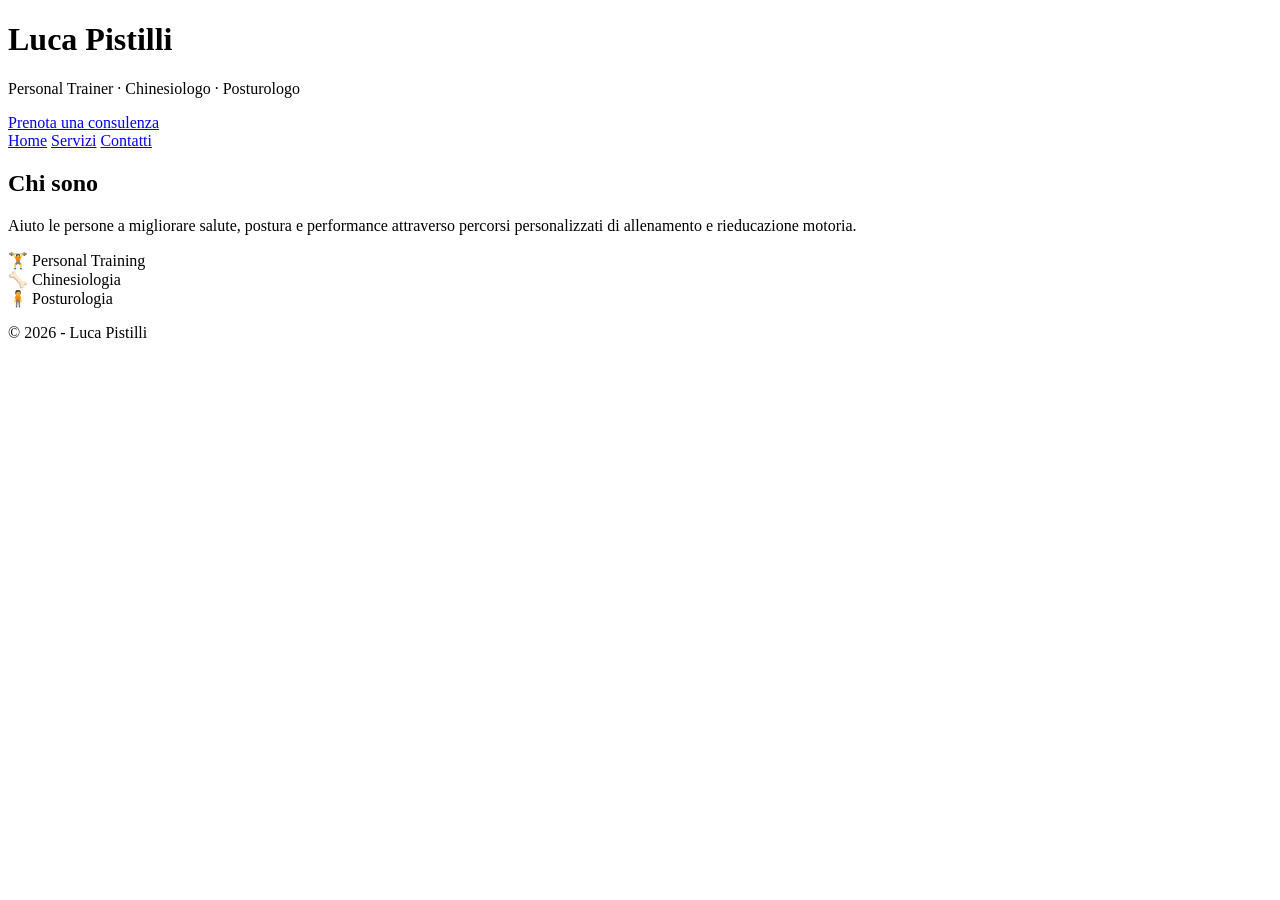
==== index.html @ f5bf50c0 "Add files via upload" ====
<!DOCTYPE html>
<html lang="it">
<head>
<meta charset="UTF-8">
<meta name="viewport" content="width=device-width, initial-scale=1.0">
<title>Personal Trainer</title>
<link rel="stylesheet" href="css/style.css">
</head>
<body>

<header class="hero">
  <div class="overlay">
    <h1>Luca Pistilli</h1>
    <p>Personal Trainer · Chinesiologo · Posturologo</p>
    <a href="contatti.html" class="btn">Prenota una consulenza</a>
  </div>
</header>

<nav>
  <a href="index.html">Home</a>
  <a href="servizi.html">Servizi</a>
  <a href="contatti.html">Contatti</a>
</nav>

<section class="intro">
  <h2>Chi sono</h2>
  <p>Aiuto le persone a migliorare salute, postura e performance attraverso percorsi personalizzati di allenamento e rieducazione motoria.</p>
</section>

<section class="cards">
  <div class="card">🏋️ Personal Training</div>
  <div class="card">🦴 Chinesiologia</div>
  <div class="card">🧍 Posturologia</div>
</section>

<footer>
  <p>© 2026 - Luca Pistilli</p>
</footer>

<script src="js/main.js"></script>
</body>
</html>
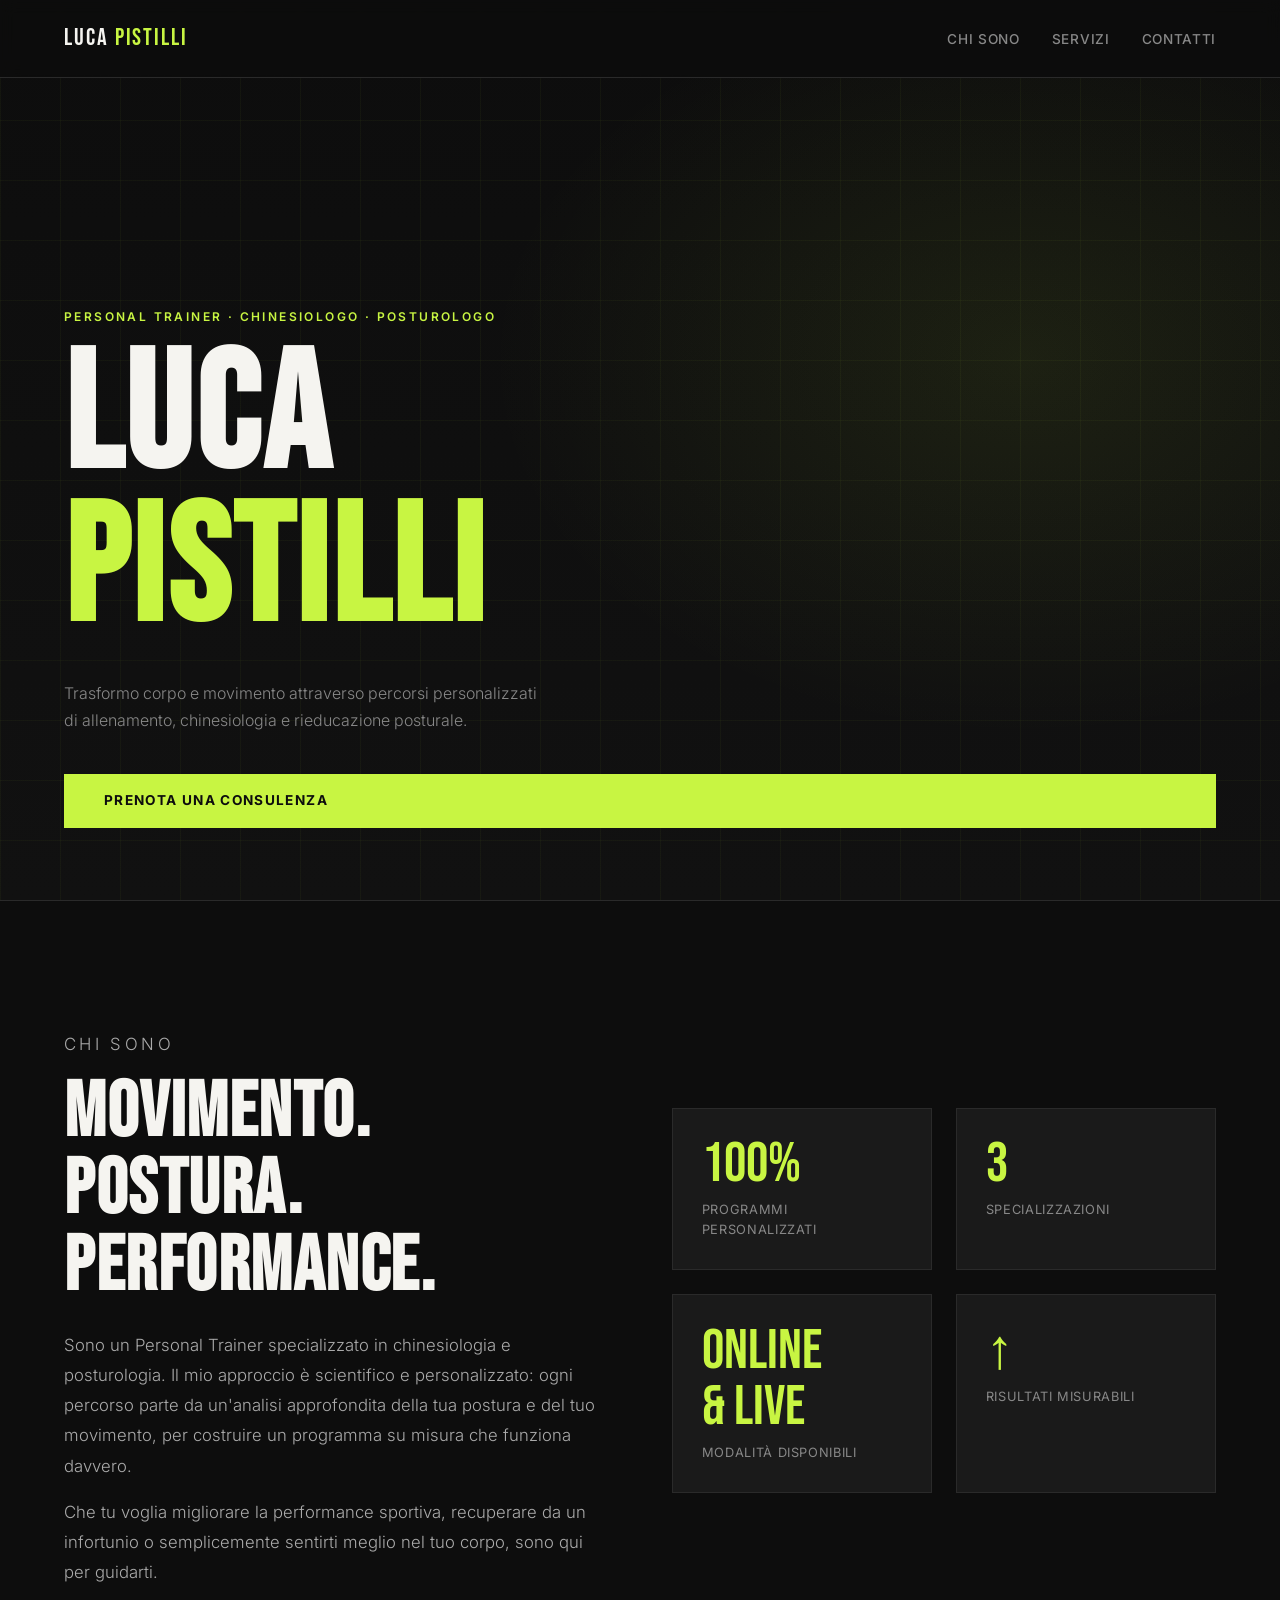
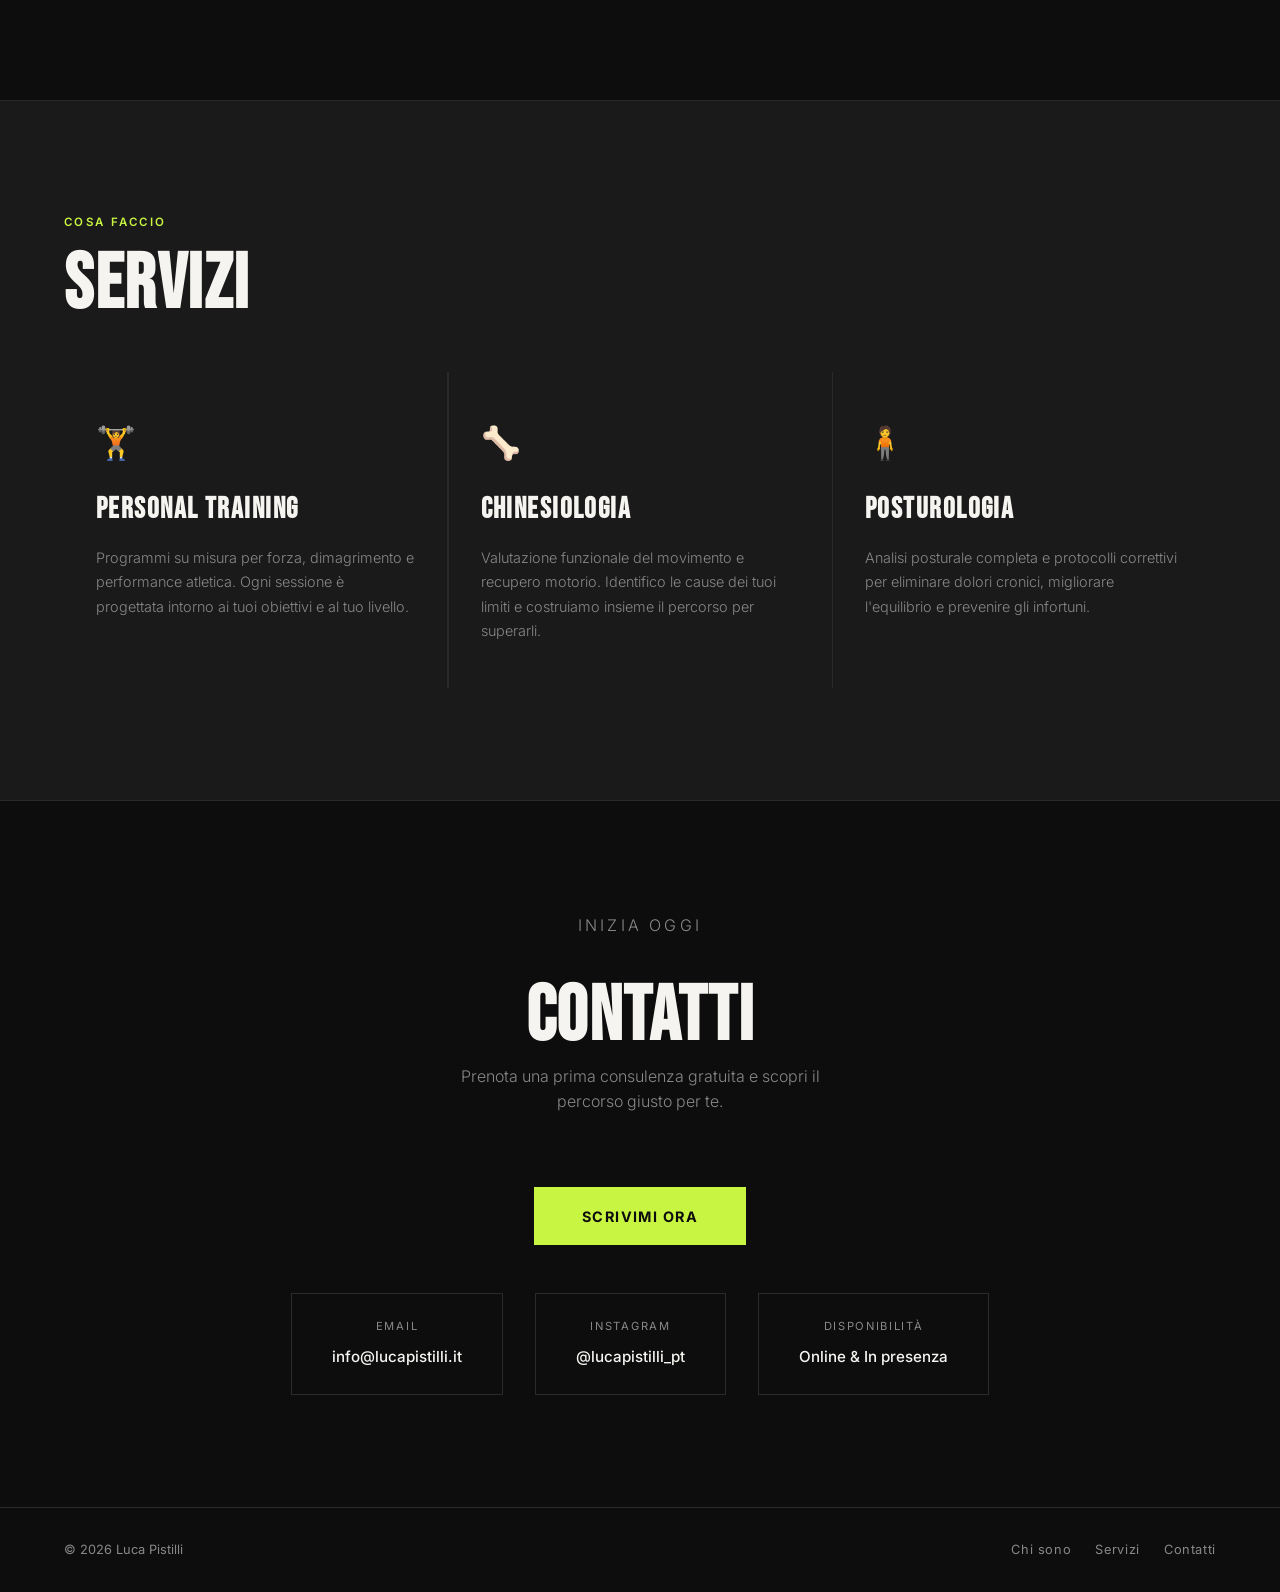
==== commit d12262d1: "Add files via upload" ====
--- a/index.html
+++ b/index.html
@@ -1,42 +1,460 @@
 <!DOCTYPE html>
 <html lang="it">
 <head>
-<meta charset="UTF-8">
-<meta name="viewport" content="width=device-width, initial-scale=1.0">
-<title>Personal Trainer</title>
-<link rel="stylesheet" href="css/style.css">
+  <meta charset="UTF-8" />
+  <meta name="viewport" content="width=device-width, initial-scale=1.0" />
+  <title>Luca Pistilli – Personal Trainer</title>
+  <link href="https://fonts.googleapis.com/css2?family=Bebas+Neue&family=Inter:wght@300;400;500;600&display=swap" rel="stylesheet" />
+  <style>
+    *, *::before, *::after { box-sizing: border-box; margin: 0; padding: 0; }
+
+    :root {
+      --black: #0d0d0d;
+      --white: #f5f4f0;
+      --accent: #c8f542;       /* electric lime – energy, movement */
+      --mid: #1a1a1a;
+      --muted: #888;
+      --border: #2a2a2a;
+    }
+
+    html { scroll-behavior: smooth; }
+
+    body {
+      background: var(--black);
+      color: var(--white);
+      font-family: 'Inter', sans-serif;
+      font-size: 16px;
+      line-height: 1.6;
+    }
+
+    /* ── NAV ── */
+    nav {
+      position: fixed;
+      top: 0; left: 0; right: 0;
+      z-index: 100;
+      display: flex;
+      justify-content: space-between;
+      align-items: center;
+      padding: 1.2rem 5vw;
+      background: rgba(13,13,13,0.92);
+      backdrop-filter: blur(8px);
+      border-bottom: 1px solid var(--border);
+    }
+
+    .nav-logo {
+      font-family: 'Bebas Neue', sans-serif;
+      font-size: 1.5rem;
+      letter-spacing: 0.08em;
+      color: var(--white);
+      text-decoration: none;
+    }
+
+    .nav-logo span { color: var(--accent); }
+
+    .nav-links { display: flex; gap: 2rem; list-style: none; }
+    .nav-links a {
+      color: var(--muted);
+      text-decoration: none;
+      font-size: 0.85rem;
+      font-weight: 500;
+      letter-spacing: 0.05em;
+      text-transform: uppercase;
+      transition: color 0.2s;
+    }
+    .nav-links a:hover { color: var(--accent); }
+
+    /* ── HERO ── */
+    #hero {
+      min-height: 100vh;
+      display: flex;
+      flex-direction: column;
+      justify-content: flex-end;
+      padding: 0 5vw 8vh;
+      position: relative;
+      overflow: hidden;
+    }
+
+    .hero-bg {
+      position: absolute;
+      inset: 0;
+      background:
+        radial-gradient(ellipse 60% 60% at 80% 40%, rgba(200,245,66,0.08) 0%, transparent 70%),
+        linear-gradient(180deg, #0d0d0d 0%, #111 100%);
+    }
+
+    /* Animated grid lines – signature element */
+    .hero-grid {
+      position: absolute;
+      inset: 0;
+      background-image:
+        linear-gradient(rgba(200,245,66,0.04) 1px, transparent 1px),
+        linear-gradient(90deg, rgba(200,245,66,0.04) 1px, transparent 1px);
+      background-size: 60px 60px;
+      animation: gridShift 20s linear infinite;
+    }
+    @keyframes gridShift {
+      0%   { background-position: 0 0; }
+      100% { background-position: 60px 60px; }
+    }
+
+    .hero-eyebrow {
+      position: relative;
+      font-size: 0.75rem;
+      font-weight: 600;
+      letter-spacing: 0.2em;
+      text-transform: uppercase;
+      color: var(--accent);
+      margin-bottom: 1rem;
+    }
+
+    .hero-title {
+      position: relative;
+      font-family: 'Bebas Neue', sans-serif;
+      font-size: clamp(4rem, 13vw, 11rem);
+      line-height: 0.92;
+      letter-spacing: 0.02em;
+      color: var(--white);
+      margin-bottom: 2rem;
+    }
+
+    .hero-title em {
+      font-style: normal;
+      color: var(--accent);
+      display: block;
+    }
+
+    .hero-sub {
+      position: relative;
+      max-width: 480px;
+      color: var(--muted);
+      font-size: 1rem;
+      font-weight: 300;
+      margin-bottom: 2.5rem;
+      line-height: 1.7;
+    }
+
+    .hero-cta {
+      position: relative;
+      display: inline-block;
+      background: var(--accent);
+      color: var(--black);
+      font-weight: 700;
+      font-size: 0.85rem;
+      letter-spacing: 0.1em;
+      text-transform: uppercase;
+      text-decoration: none;
+      padding: 1rem 2.5rem;
+      transition: transform 0.15s, box-shadow 0.15s;
+    }
+    .hero-cta:hover {
+      transform: translateY(-2px);
+      box-shadow: 0 8px 30px rgba(200,245,66,0.3);
+    }
+
+    /* ── SECTIONS SHARED ── */
+    section { padding: 7rem 5vw; }
+    .section-label {
+      font-size: 0.72rem;
+      font-weight: 600;
+      letter-spacing: 0.2em;
+      text-transform: uppercase;
+      color: var(--accent);
+      margin-bottom: 1rem;
+    }
+    .section-title {
+      font-family: 'Bebas Neue', sans-serif;
+      font-size: clamp(2.5rem, 6vw, 5rem);
+      line-height: 1;
+      letter-spacing: 0.02em;
+      margin-bottom: 1.5rem;
+    }
+
+    /* ── CHI SONO ── */
+    #chi-sono {
+      border-top: 1px solid var(--border);
+      display: grid;
+      grid-template-columns: 1fr 1fr;
+      gap: 4rem;
+      align-items: center;
+    }
+
+    .chi-text p {
+      color: #aaa;
+      font-weight: 300;
+      font-size: 1.05rem;
+      line-height: 1.8;
+      margin-top: 1rem;
+    }
+
+    .chi-stats {
+      display: grid;
+      grid-template-columns: 1fr 1fr;
+      gap: 1.5rem;
+    }
+
+    .stat-card {
+      border: 1px solid var(--border);
+      padding: 1.8rem;
+      background: var(--mid);
+    }
+    .stat-num {
+      font-family: 'Bebas Neue', sans-serif;
+      font-size: 3.5rem;
+      color: var(--accent);
+      line-height: 1;
+    }
+    .stat-label {
+      font-size: 0.8rem;
+      color: var(--muted);
+      margin-top: 0.4rem;
+      letter-spacing: 0.05em;
+      text-transform: uppercase;
+    }
+
+    /* ── SERVIZI ── */
+    #servizi {
+      border-top: 1px solid var(--border);
+      background: var(--mid);
+    }
+
+    .servizi-grid {
+      display: grid;
+      grid-template-columns: repeat(3, 1fr);
+      gap: 1.5px;
+      margin-top: 3rem;
+      background: var(--border);
+    }
+
+    .servizio {
+      background: var(--mid);
+      padding: 2.8rem 2rem;
+      position: relative;
+      overflow: hidden;
+      transition: background 0.2s;
+    }
+    .servizio::before {
+      content: '';
+      position: absolute;
+      top: 0; left: 0; right: 0;
+      height: 3px;
+      background: var(--accent);
+      transform: scaleX(0);
+      transform-origin: left;
+      transition: transform 0.3s;
+    }
+    .servizio:hover::before { transform: scaleX(1); }
+    .servizio:hover { background: #1f1f1f; }
+
+    .servizio-icon {
+      font-size: 2rem;
+      margin-bottom: 1.2rem;
+    }
+    .servizio h3 {
+      font-family: 'Bebas Neue', sans-serif;
+      font-size: 1.8rem;
+      letter-spacing: 0.05em;
+      margin-bottom: 0.8rem;
+    }
+    .servizio p {
+      color: var(--muted);
+      font-size: 0.9rem;
+      line-height: 1.7;
+      font-weight: 300;
+    }
+
+    /* ── CONTATTI ── */
+    #contatti {
+      border-top: 1px solid var(--border);
+      text-align: center;
+    }
+
+    #contatti .section-title { margin-bottom: 0.5rem; }
+    #contatti p {
+      color: var(--muted);
+      font-size: 1rem;
+      max-width: 420px;
+      margin: 0 auto 2.5rem;
+      font-weight: 300;
+    }
+
+    .contact-grid {
+      display: flex;
+      justify-content: center;
+      gap: 2rem;
+      flex-wrap: wrap;
+      margin-top: 3rem;
+    }
+
+    .contact-item {
+      border: 1px solid var(--border);
+      padding: 1.5rem 2.5rem;
+      text-align: center;
+      min-width: 180px;
+    }
+    .contact-item .ci-label {
+      font-size: 0.7rem;
+      letter-spacing: 0.15em;
+      text-transform: uppercase;
+      color: var(--muted);
+      margin-bottom: 0.5rem;
+    }
+    .contact-item a, .contact-item span {
+      color: var(--white);
+      text-decoration: none;
+      font-weight: 500;
+      font-size: 0.95rem;
+    }
+    .contact-item a:hover { color: var(--accent); }
+
+    .cta-big {
+      display: inline-block;
+      background: var(--accent);
+      color: var(--black);
+      font-weight: 700;
+      font-size: 0.9rem;
+      letter-spacing: 0.1em;
+      text-transform: uppercase;
+      text-decoration: none;
+      padding: 1.1rem 3rem;
+      margin-top: 2rem;
+      transition: transform 0.15s, box-shadow 0.15s;
+    }
+    .cta-big:hover {
+      transform: translateY(-2px);
+      box-shadow: 0 8px 30px rgba(200,245,66,0.3);
+    }
+
+    /* ── FOOTER ── */
+    footer {
+      border-top: 1px solid var(--border);
+      padding: 2rem 5vw;
+      display: flex;
+      justify-content: space-between;
+      align-items: center;
+      color: var(--muted);
+      font-size: 0.8rem;
+    }
+    footer a {
+      color: var(--muted);
+      text-decoration: none;
+      letter-spacing: 0.05em;
+    }
+    footer a:hover { color: var(--accent); }
+
+    /* ── MOBILE ── */
+    @media (max-width: 768px) {
+      #chi-sono { grid-template-columns: 1fr; gap: 3rem; }
+      .servizi-grid { grid-template-columns: 1fr; }
+      .chi-stats { grid-template-columns: 1fr 1fr; }
+      footer { flex-direction: column; gap: 1rem; text-align: center; }
+      .contact-grid { flex-direction: column; align-items: center; }
+    }
+  </style>
 </head>
 <body>
 
-<header class="hero">
-  <div class="overlay">
-    <h1>Luca Pistilli</h1>
-    <p>Personal Trainer · Chinesiologo · Posturologo</p>
-    <a href="contatti.html" class="btn">Prenota una consulenza</a>
-  </div>
-</header>
-
-<nav>
-  <a href="index.html">Home</a>
-  <a href="servizi.html">Servizi</a>
-  <a href="contatti.html">Contatti</a>
-</nav>
-
-<section class="intro">
-  <h2>Chi sono</h2>
-  <p>Aiuto le persone a migliorare salute, postura e performance attraverso percorsi personalizzati di allenamento e rieducazione motoria.</p>
-</section>
-
-<section class="cards">
-  <div class="card">🏋️ Personal Training</div>
-  <div class="card">🦴 Chinesiologia</div>
-  <div class="card">🧍 Posturologia</div>
-</section>
-
-<footer>
-  <p>© 2026 - Luca Pistilli</p>
-</footer>
-
-<script src="js/main.js"></script>
+  <!-- NAV -->
+  <nav>
+    <a href="#hero" class="nav-logo">Luca <span>Pistilli</span></a>
+    <ul class="nav-links">
+      <li><a href="#chi-sono">Chi sono</a></li>
+      <li><a href="#servizi">Servizi</a></li>
+      <li><a href="#contatti">Contatti</a></li>
+    </ul>
+  </nav>
+
+  <!-- HERO -->
+  <section id="hero">
+    <div class="hero-bg"></div>
+    <div class="hero-grid"></div>
+    <p class="hero-eyebrow">Personal Trainer · Chinesiologo · Posturologo</p>
+    <h1 class="hero-title">Luca<br><em>Pistilli</em></h1>
+    <p class="hero-sub">Trasformo corpo e movimento attraverso percorsi personalizzati di allenamento, chinesiologia e rieducazione posturale.</p>
+    <a href="#contatti" class="hero-cta">Prenota una consulenza</a>
+  </section>
+
+  <!-- CHI SONO -->
+  <section id="chi-sono">
+    <div class="chi-text">
+      <p class="section-label">Chi sono</p>
+      <h2 class="section-title">Movimento.<br>Postura.<br>Performance.</h2>
+      <p>Sono un Personal Trainer specializzato in chinesiologia e posturologia. Il mio approccio è scientifico e personalizzato: ogni percorso parte da un'analisi approfondita della tua postura e del tuo movimento, per costruire un programma su misura che funziona davvero.</p>
+      <p style="margin-top:1rem;">Che tu voglia migliorare la performance sportiva, recuperare da un infortunio o semplicemente sentirti meglio nel tuo corpo, sono qui per guidarti.</p>
+    </div>
+    <div class="chi-stats">
+      <div class="stat-card">
+        <div class="stat-num">100%</div>
+        <div class="stat-label">Programmi personalizzati</div>
+      </div>
+      <div class="stat-card">
+        <div class="stat-num">3</div>
+        <div class="stat-label">Specializzazioni</div>
+      </div>
+      <div class="stat-card">
+        <div class="stat-num">Online<br>& Live</div>
+        <div class="stat-label">Modalità disponibili</div>
+      </div>
+      <div class="stat-card">
+        <div class="stat-num">↑</div>
+        <div class="stat-label">Risultati misurabili</div>
+      </div>
+    </div>
+  </section>
+
+  <!-- SERVIZI -->
+  <section id="servizi">
+    <p class="section-label">Cosa faccio</p>
+    <h2 class="section-title">Servizi</h2>
+    <div class="servizi-grid">
+      <div class="servizio">
+        <div class="servizio-icon">🏋️</div>
+        <h3>Personal Training</h3>
+        <p>Programmi su misura per forza, dimagrimento e performance atletica. Ogni sessione è progettata intorno ai tuoi obiettivi e al tuo livello.</p>
+      </div>
+      <div class="servizio">
+        <div class="servizio-icon">🦴</div>
+        <h3>Chinesiologia</h3>
+        <p>Valutazione funzionale del movimento e recupero motorio. Identifico le cause dei tuoi limiti e costruiamo insieme il percorso per superarli.</p>
+      </div>
+      <div class="servizio">
+        <div class="servizio-icon">🧍</div>
+        <h3>Posturologia</h3>
+        <p>Analisi posturale completa e protocolli correttivi per eliminare dolori cronici, migliorare l'equilibrio e prevenire gli infortuni.</p>
+      </div>
+    </div>
+  </section>
+
+  <!-- CONTATTI -->
+  <section id="contatti">
+    <p class="section-label">Inizia oggi</p>
+    <h2 class="section-title">Contatti</h2>
+    <p>Prenota una prima consulenza gratuita e scopri il percorso giusto per te.</p>
+    <a href="mailto:info@lucapistilli.it" class="cta-big">Scrivimi ora</a>
+    <div class="contact-grid">
+      <div class="contact-item">
+        <div class="ci-label">Email</div>
+        <a href="mailto:info@lucapistilli.it">info@lucapistilli.it</a>
+      </div>
+      <div class="contact-item">
+        <div class="ci-label">Instagram</div>
+        <a href="https://instagram.com" target="_blank">@lucapistilli_pt</a>
+      </div>
+      <div class="contact-item">
+        <div class="ci-label">Disponibilità</div>
+        <span>Online & In presenza</span>
+      </div>
+    </div>
+  </section>
+
+  <!-- FOOTER -->
+  <footer>
+    <span>© 2026 Luca Pistilli</span>
+    <nav style="display:flex;gap:1.5rem;border:none;position:static;padding:0;background:none;backdrop-filter:none;">
+      <a href="#chi-sono">Chi sono</a>
+      <a href="#servizi">Servizi</a>
+      <a href="#contatti">Contatti</a>
+    </nav>
+  </footer>
+
 </body>
 </html>
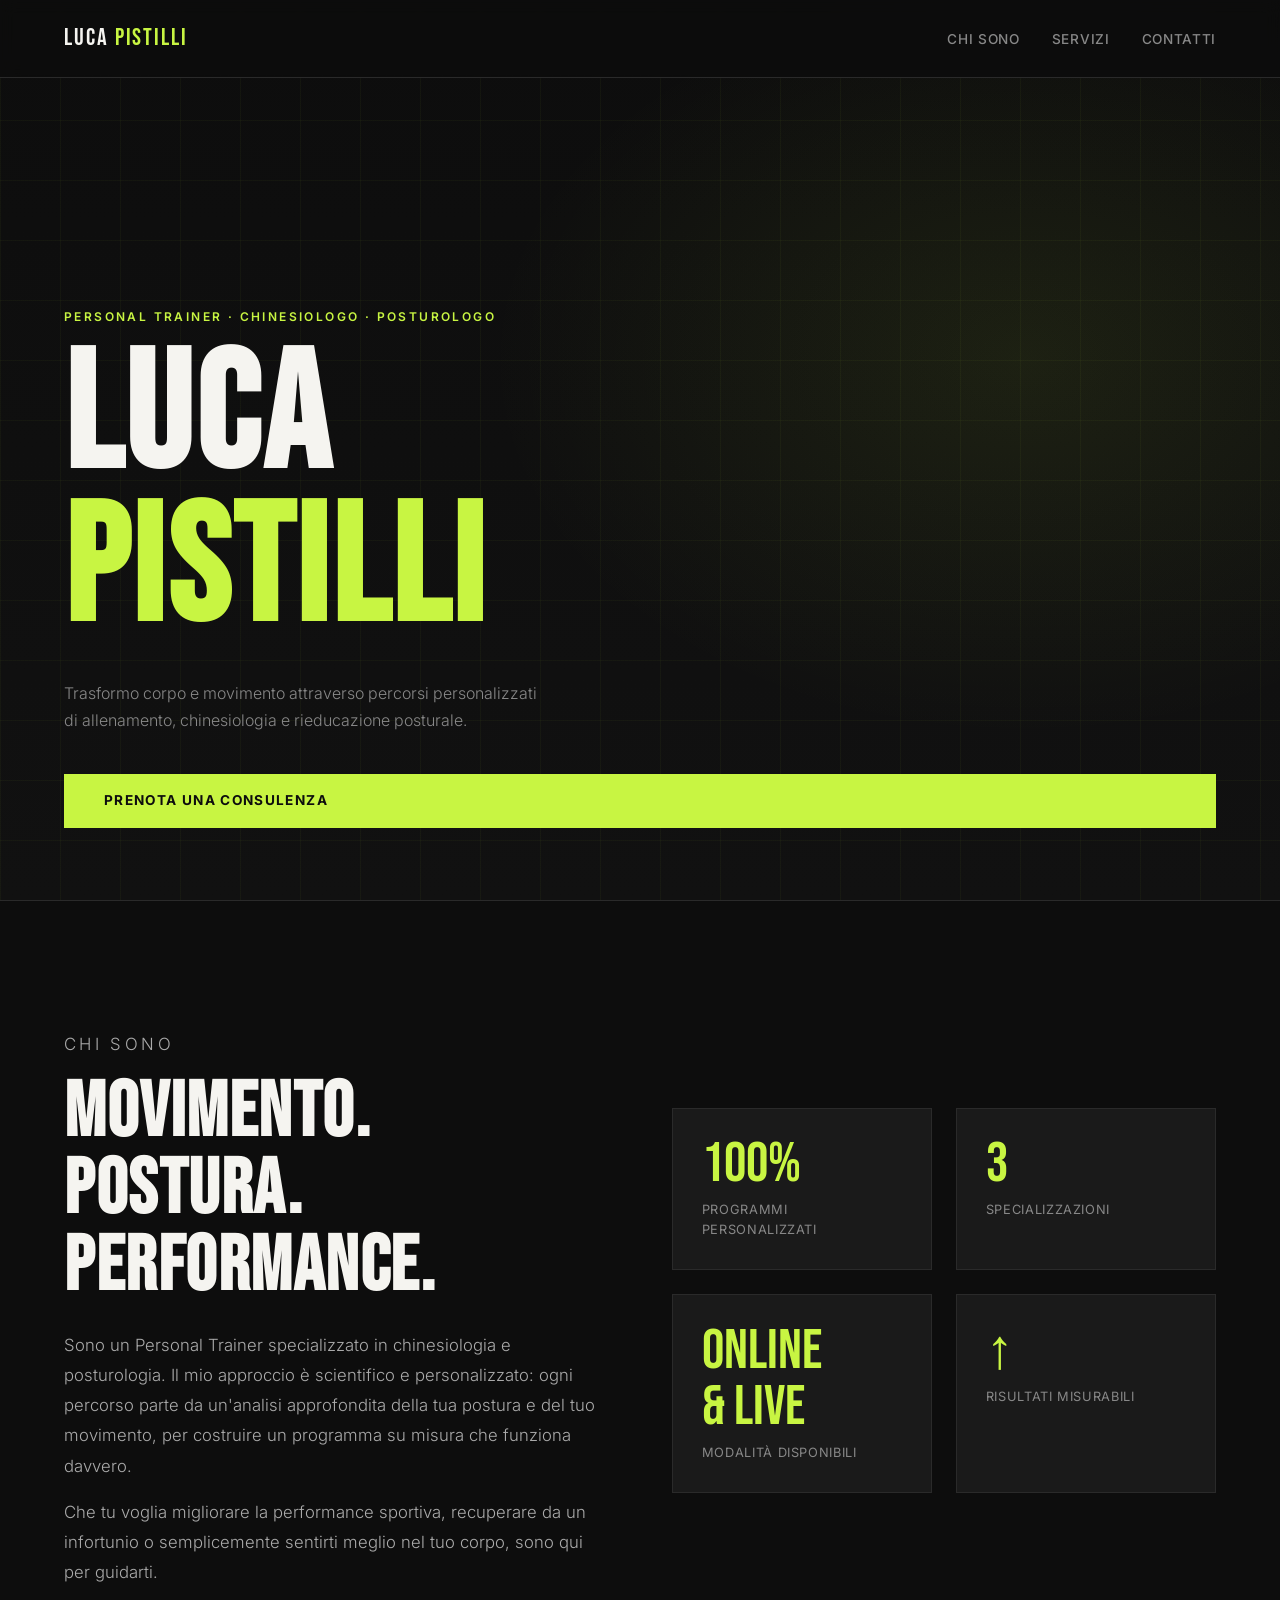
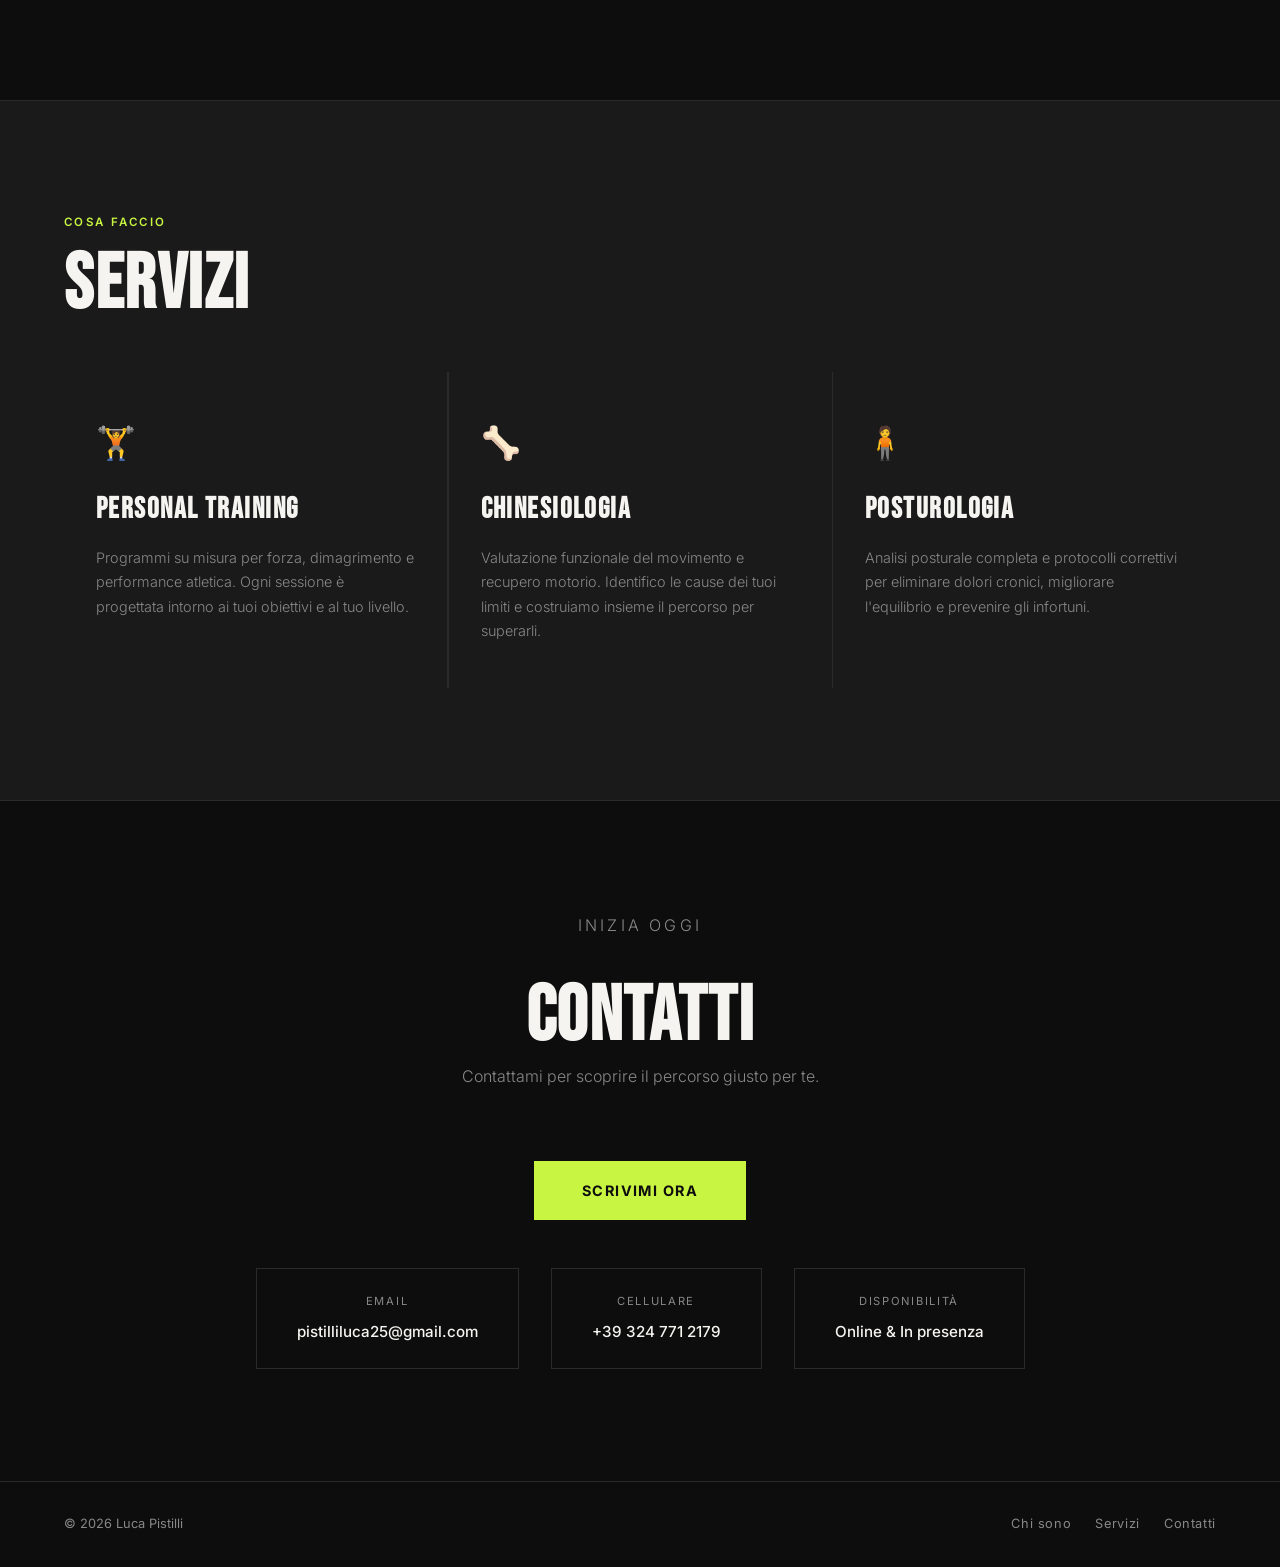
==== commit 8ce486ce: "Add files via upload" ====
--- a/index.html
+++ b/index.html
@@ -428,16 +428,16 @@
   <section id="contatti">
     <p class="section-label">Inizia oggi</p>
     <h2 class="section-title">Contatti</h2>
-    <p>Prenota una prima consulenza gratuita e scopri il percorso giusto per te.</p>
-    <a href="mailto:info@lucapistilli.it" class="cta-big">Scrivimi ora</a>
+    <p>Contattami per scoprire il percorso giusto per te.</p>
+    <a href="mailto:pistilliluca25@gmail.com" class="cta-big">Scrivimi ora</a>
     <div class="contact-grid">
       <div class="contact-item">
         <div class="ci-label">Email</div>
-        <a href="mailto:info@lucapistilli.it">info@lucapistilli.it</a>
+        <a href="mailto:pistilliluca25@gmail.com">pistilliluca25@gmail.com</a>
       </div>
       <div class="contact-item">
-        <div class="ci-label">Instagram</div>
-        <a href="https://instagram.com" target="_blank">@lucapistilli_pt</a>
+        <div class="ci-label">Cellulare</div>
+        <a href="tel:+393247712179">+39 324 771 2179</a>
       </div>
       <div class="contact-item">
         <div class="ci-label">Disponibilità</div>
